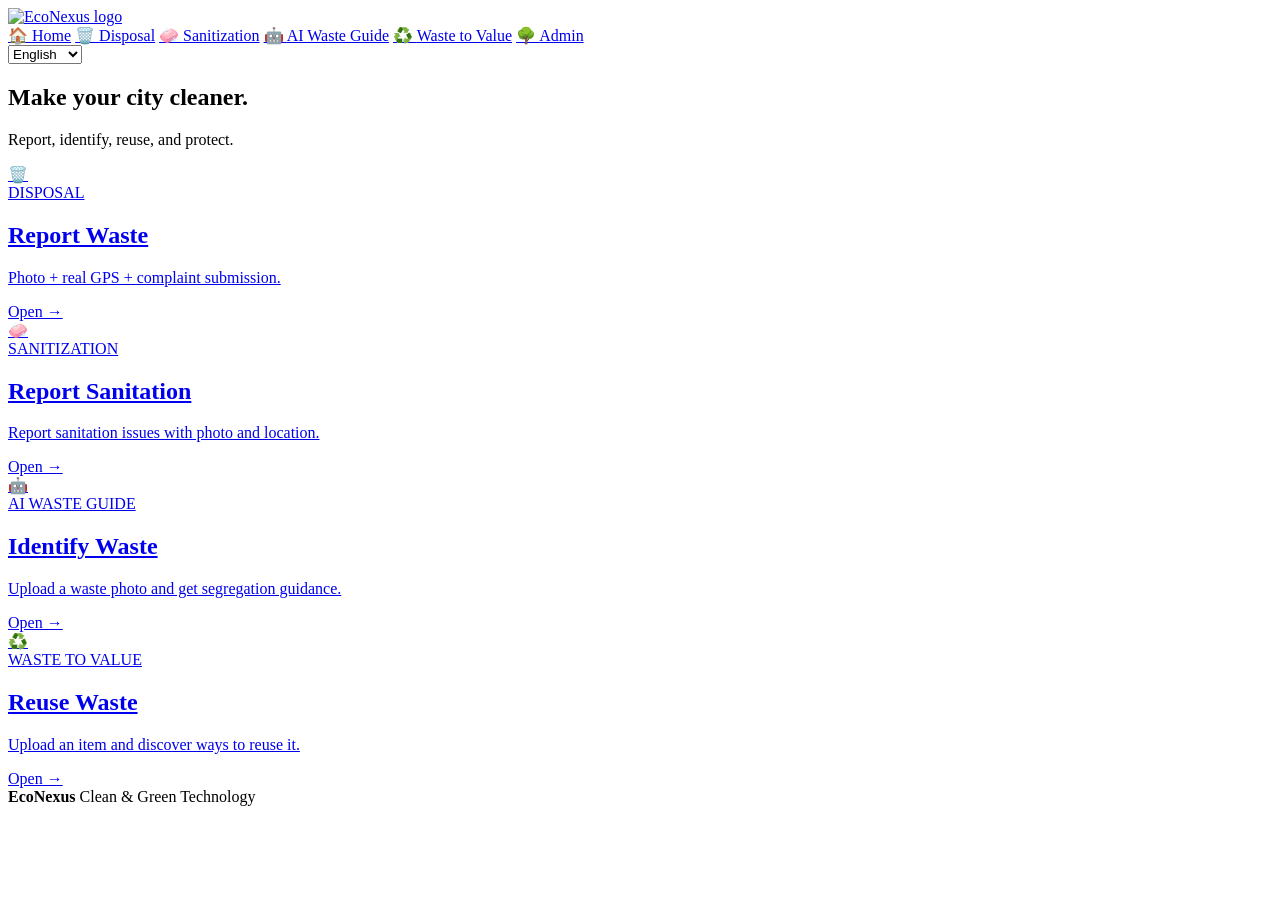
==== index.html @ dcd5c95f "Add files via upload" ====
<!doctype html><html lang="en"><head><meta charset="UTF-8"><meta name="viewport" content="width=device-width,initial-scale=1.0"><title>EcoNexus | Clean & Green Technology</title><link rel="stylesheet" href="assets/style.css"></head><body>
<header class="topbar"><a class="logo" href="index.html"><img src="assets/logo.png.jpeg" alt="EcoNexus logo" class="logo-image"></a><nav class="main-nav" aria-label="Primary navigation">
<a href="index.html">🏠 <span>Home</span></a>
<a href="disposal.html">🗑️ <span>Disposal</span></a>
<a href="sanitization.html">🧼 <span>Sanitization</span></a>
<a href="ai-guide.html">🤖 <span>AI Waste Guide</span></a>
<a href="t2t.html">♻️ <span>Waste to Value</span></a>
<a class="admin-link" href="admin.html">🌳 <span>Admin</span></a>
</nav><div class="header-tools"><select class="language-select" aria-label="Language"><option value="en">English</option><option value="te">తెలుగు</option><option value="hi">हिन्दी</option><option value="ta">மிழ்n</option><option value="ka">ಕನ್ನಡ</option><option value="ma">मराठी</option></select></div></header>
<main>
<section class="home-hero"><div class="container"><div class="green-badge"></div><h1 data-i18n="heroTitle">Make your city <span>cleaner.</span></h1><p class="tagline" data-i18n="tagline">Report, identify, reuse, and protect.</p></div></section>
<section class="dashboards"><div class="container"><div class="dashboard-grid">
<a class="dashboard-card disposal-dash" href="disposal.html"><div class="dashboard-icon">🗑️</div><div><span class="dashboard-label" data-i18n="disposalLabel">DISPOSAL</span><h2 data-i18n="disposalTitle">Report Waste</h2><p data-i18n="disposalText">Photo + real GPS + complaint submission.</p><span class="dashboard-action" data-i18n="openDashboard">Open →</span></div></a>
<a class="dashboard-card sanitation-dash" href="sanitization.html"><div class="dashboard-icon">🧼</div><div><span class="dashboard-label" data-i18n="sanitationLabel">SANITIZATION</span><h2 data-i18n="sanitationTitle">Report Sanitation</h2><p data-i18n="sanitationText">Report sanitation issues with photo and location.</p><span class="dashboard-action" data-i18n="openDashboard">Open →</span></div></a>
<a class="dashboard-card ai-dash" href="ai-guide.html"><div class="dashboard-icon">🤖</div><div><span class="dashboard-label" data-i18n="aiLabel">AI WASTE GUIDE</span><h2 data-i18n="aiTitle">Identify Waste</h2><p data-i18n="aiText">Upload a waste photo and get segregation guidance.</p><span class="dashboard-action" data-i18n="openDashboard">Open →</span></div></a>
<a class="dashboard-card t2t-dash" href="t2t.html"><div class="dashboard-icon">♻️</div><div><span class="dashboard-label" data-i18n="t2tLabel">WASTE TO VALUE</span><h2 data-i18n="t2tTitle">Reuse Waste</h2><p data-i18n="t2tText">Upload an item and discover ways to reuse it.</p><span class="dashboard-action" data-i18n="openDashboard">Open →</span></div></a>
</div></div></section></main>
<footer><b>EcoNexus</b><span data-i18n="footer"> Clean & Green Technology</span></footer><div id="toast" class="toast"></div><script src="assets/app.js"></script></body></html>
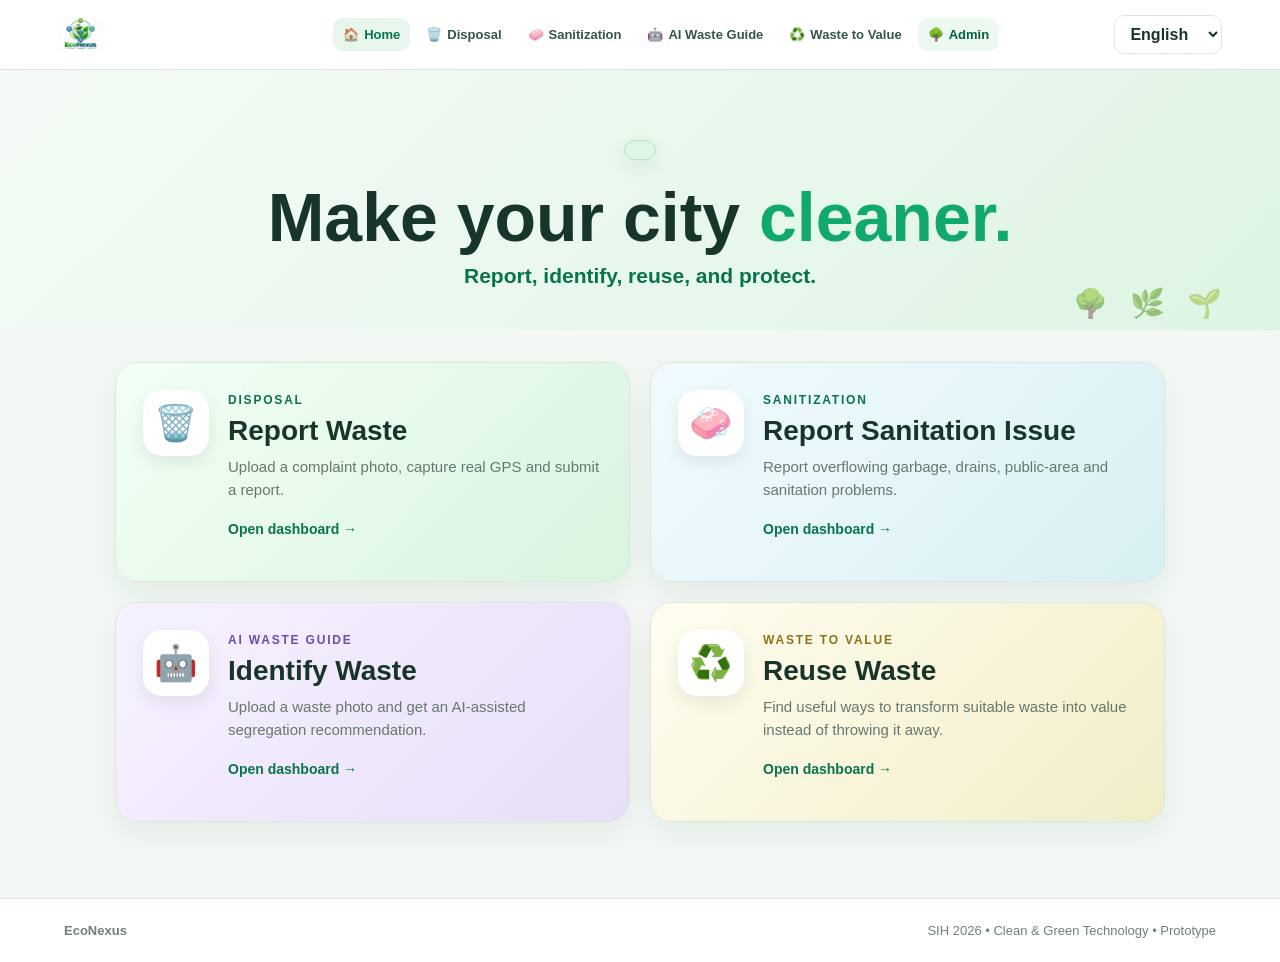
==== commit 31136feb: "Update index.html" ====
--- a/index.html
+++ b/index.html
@@ -1,5 +1,5 @@
-<!doctype html><html lang="en"><head><meta charset="UTF-8"><meta name="viewport" content="width=device-width,initial-scale=1.0"><title>EcoNexus | Clean & Green Technology</title><link rel="stylesheet" href="assets/style.css"></head><body>
-<header class="topbar"><a class="logo" href="index.html"><img src="assets/logo.png.jpeg" alt="EcoNexus logo" class="logo-image"></a><nav class="main-nav" aria-label="Primary navigation">
+<!doctype html><html lang="en"><head><meta charset="UTF-8"><meta name="viewport" content="width=device-width,initial-scale=1.0"><title>EcoNexus | Clean & Green Technology</title><link rel="stylesheet" href="style.css"></head><body>
+<header class="topbar"><a class="logo" href="index.html"><img src="logo.png.jpeg" alt="EcoNexus logo" class="logo-image"></a><nav class="main-nav" aria-label="Primary navigation">
 <a href="index.html">🏠 <span>Home</span></a>
 <a href="disposal.html">🗑️ <span>Disposal</span></a>
 <a href="sanitization.html">🧼 <span>Sanitization</span></a>
@@ -15,4 +15,4 @@
 <a class="dashboard-card ai-dash" href="ai-guide.html"><div class="dashboard-icon">🤖</div><div><span class="dashboard-label" data-i18n="aiLabel">AI WASTE GUIDE</span><h2 data-i18n="aiTitle">Identify Waste</h2><p data-i18n="aiText">Upload a waste photo and get segregation guidance.</p><span class="dashboard-action" data-i18n="openDashboard">Open →</span></div></a>
 <a class="dashboard-card t2t-dash" href="t2t.html"><div class="dashboard-icon">♻️</div><div><span class="dashboard-label" data-i18n="t2tLabel">WASTE TO VALUE</span><h2 data-i18n="t2tTitle">Reuse Waste</h2><p data-i18n="t2tText">Upload an item and discover ways to reuse it.</p><span class="dashboard-action" data-i18n="openDashboard">Open →</span></div></a>
 </div></div></section></main>
-<footer><b>EcoNexus</b><span data-i18n="footer"> Clean & Green Technology</span></footer><div id="toast" class="toast"></div><script src="assets/app.js"></script></body></html>
+<footer><b>EcoNexus</b><span data-i18n="footer"> Clean & Green Technology</span></footer><div id="toast" class="toast"></div><script src="app.js"></script></body></html>
--- a/style.css
+++ b/style.css
@@ -0,0 +1,21 @@
+:root{--green:#08734d;--green2:#10a86d;--lime:#baf36a;--dark:#09281f;--bg:#f3f8f4;--card:#fff;--text:#18352a;--muted:#66786f;--line:#dce8df;--blue:#277da8;--purple:#6c4bb2;--gold:#8a7418}
+*{box-sizing:border-box}html{scroll-behavior:smooth}body{margin:0;font-family:Inter,Arial,sans-serif;background:var(--bg);color:var(--text)}a{text-decoration:none;color:inherit}button,input,select,textarea{font:inherit}.container{width:min(1120px,92%);margin:auto}
+.logo-image{width: 45px;height: 45px;object-fit: contain;display: block;}
+.topbar{position:sticky;top:0;z-index:50;background:rgba(255,255,255,.96);backdrop-filter:blur(10px);border-bottom:1px solid var(--line);display:flex;align-items:center;padding:12px 4.5%;min-height:68px}.logo{display:flex;align-items:center;gap:9px;font-size:24px;font-weight:850;color:var(--green);margin-right:auto}.logo-mark{display:grid;place-items:center;width:36px;height:36px;border-radius:11px;background:var(--green);color:#fff;font-weight:900}.header-tools{display:flex;align-items:center;gap:10px}.language-select{border:1px solid var(--line);background:#fff;color:var(--text);border-radius:10px;padding:9px 11px;font-weight:700;cursor:pointer}.back-btn{display:inline-flex;align-items:center;gap:6px;border:1px solid #cdded3;background:#fff;color:var(--green);border-radius:10px;padding:9px 13px;font-weight:800}
+.hero{padding:70px 0}.home-hero{text-align:center;padding:70px 0 42px;background:linear-gradient(135deg,#f5fbf6,#ddf4e4)}.home-hero .container{max-width:900px}.green-badge{display:inline-flex;align-items:center;padding:9px 15px;border-radius:999px;background:#dff5e7;border:1px solid #b9e3c7;color:var(--green);font-size:13px;font-weight:900;letter-spacing:1px;margin-bottom:18px}.home-hero h1{margin:0 0 12px;font-size:clamp(42px,6vw,68px);line-height:1.03}.home-hero h1 span,.page-head h1 span{color:var(--green2)}.tagline{font-size:21px;font-weight:800;color:var(--green);margin:0}.hero .lead,.home-hero .lead{font-size:17px;max-width:700px;margin:18px auto 0;line-height:1.65;color:var(--muted)}
+.dashboards{padding:32px 0 76px}.dashboard-grid{display:grid;grid-template-columns:1fr 1fr;gap:20px;max-width:1050px;margin:auto}.dashboard-card{min-height:220px;padding:27px;border-radius:22px;border:1px solid var(--line);display:flex;gap:19px;align-items:flex-start;box-shadow:0 12px 30px rgba(23,77,50,.07);transition:.2s;position:relative;overflow:hidden}.dashboard-card:hover{transform:translateY(-5px);box-shadow:0 18px 38px rgba(23,77,50,.13)}.dashboard-icon{width:66px;height:66px;border-radius:19px;display:grid;place-items:center;font-size:35px;flex:none;background:#fff;box-shadow:0 7px 18px rgba(0,0,0,.08)}.dashboard-label{font-size:12px;letter-spacing:1.8px;font-weight:900;color:var(--green)}.dashboard-card h2{font-size:28px;margin:7px 0 8px}.dashboard-card p{font-size:15px;line-height:1.55;margin:0 0 18px;color:var(--muted)}.dashboard-action{font-size:14px;font-weight:900;color:var(--green)}.disposal-dash{background:linear-gradient(135deg,#f2fff5,#d9f4df)}.sanitation-dash{background:linear-gradient(135deg,#f1fbff,#d8f0f3)}.ai-dash{background:linear-gradient(135deg,#f7f2ff,#e7def8)}.ai-dash .dashboard-label{color:var(--purple)}.t2t-dash{background:linear-gradient(135deg,#fffdf0,#f2edc8)}.t2t-dash .dashboard-label{color:var(--gold)}
+.page-head{padding:48px 0 22px}.page-head h1{font-size:clamp(38px,5vw,52px);margin:0 0 10px}.page-head .lead{margin:0;max-width:720px}.eyebrow{color:var(--green);font-size:12px;font-weight:900;letter-spacing:1.8px;margin-bottom:12px}.page-section{padding:22px 0 70px}
+.form-card{width:min(760px,100%);margin:auto;background:#fff;border:1px solid var(--line);border-radius:22px;padding:30px;box-shadow:0 14px 38px rgba(23,77,50,.08)}.form label{display:block;font-size:14px;font-weight:800;margin:0 0 17px}.form input,.form select,.form textarea{width:100%;padding:12px 13px;border:1px solid #d3e1d8;border-radius:10px;margin-top:7px;background:#fff;color:var(--text);outline:none}.form input:focus,.form select:focus,.form textarea:focus{border-color:#78b994;box-shadow:0 0 0 3px rgba(16,168,109,.08)}.form textarea{min-height:110px;resize:vertical}.upload{border:2px dashed #b9cdbf;border-radius:14px;text-align:center;padding:25px 18px;cursor:pointer;background:#f7fbf8;transition:.2s}.upload:hover{border-color:#78b994;background:#f1faf4}.upload input{display:none}.upload b{font-size:15px}.upload small{display:block;margin-top:5px;color:var(--muted);font-size:13px}.preview{max-width:100%;max-height:260px;margin-top:12px;border-radius:13px;display:none}.location-box{display:grid;grid-template-columns:1fr auto;gap:9px;align-items:center}.location-result{padding:12px;background:#eef8f1;border-radius:10px;font-size:13px;word-break:break-word;margin:-3px 0 17px}.map{height:150px;border-radius:15px;background:linear-gradient(145deg,#d9eddf,#cfe7d6);position:relative;overflow:hidden;border:1px solid #c4ddcb;margin-bottom:20px}.map:before{content:"";position:absolute;inset:0;background:repeating-linear-gradient(25deg,transparent 0 38px,#ffffff66 39px 41px),repeating-linear-gradient(115deg,transparent 0 55px,#ffffff55 56px 58px)}.pin{position:absolute;background:var(--green);color:#fff;border-radius:50%;width:38px;height:38px;display:grid;place-items:center;border:3px solid #fff;box-shadow:0 4px 12px #0002}
+.btn{display:inline-flex;align-items:center;justify-content:center;gap:8px;border:0;border-radius:11px;padding:12px 17px;font-weight:850;cursor:pointer}.primary{background:var(--green);color:#fff}.primary:hover{background:#075d3f}.secondary{background:#fff;color:var(--green);border:1px solid #cdded3}.lime{background:var(--lime);color:#183b27}.btn.full{width:100%}
+.dark{background:linear-gradient(135deg,#09281f,#0d3a2d);color:#fff;min-height:calc(100vh - 68px);padding-bottom:70px}.dark .page-head p{color:#b7cbc2}.ai-layout{display:grid;grid-template-columns:1fr 1fr;gap:20px}.ai-card{background:#fff;color:var(--text);border-radius:22px;padding:28px;border:1px solid #dce8df}.ai-upload{border:2px dashed #6b8f81;border-radius:15px;padding:26px;text-align:center;background:#113b2f}.ai-upload input{width:100%;margin:16px 0}.result{min-height:350px;background:#10392d;border:1px solid #416958;border-radius:22px;padding:28px;color:#fff}.result p{color:#b7cbc2}.bar{height:9px;background:#2b5647;border-radius:9px;overflow:hidden}.bar i{display:block;height:100%;background:var(--lime)}.dark .back-btn{color:var(--green)}
+.reuse-card{width:min(760px,100%);margin:auto;background:#fff;border:1px solid var(--line);border-radius:22px;padding:30px;box-shadow:0 14px 38px rgba(23,77,50,.08)}.reuse-result{margin-top:22px;padding:22px;border-radius:16px;background:#f2faf4;border:1px solid #d8eadc}.reuse-result h2{margin:0 0 8px}.reuse-options{display:grid;grid-template-columns:repeat(3,1fr);gap:14px;margin-top:20px}.mini-card{padding:18px;border:1px solid var(--line);border-radius:16px;background:#fbfdfb}.mini-card h3{font-size:18px;margin:8px 0}.mini-card p{font-size:14px;margin:0 0 14px}.service-icon{font-size:30px}.badge{display:inline-block;padding:6px 9px;border-radius:20px;background:#e8f7ed;color:var(--green);font-size:11px;font-weight:850}
+footer{padding:24px 5%;background:#fff;border-top:1px solid var(--line);display:flex;justify-content:space-between;color:#718078;font-size:13px}.toast{position:fixed;right:20px;bottom:20px;background:#12382d;color:#fff;padding:13px 17px;border-radius:10px;z-index:100;opacity:0;transform:translateY(10px);transition:.2s;pointer-events:none}.toast.show{opacity:1;transform:none}.notice{padding:14px 16px;border-radius:12px;background:#eef8f1;border:1px solid #d3e9d9;font-size:14px}
+@media(max-width:760px){.dashboard-grid,.ai-layout{grid-template-columns:1fr}.reuse-options{grid-template-columns:1fr}.location-box{grid-template-columns:1fr}.page-head{padding-top:35px}.form-card,.reuse-card,.ai-card,.result{padding:22px}.home-hero{padding:52px 0 35px}}
+@media(max-width:520px){.header-tools{gap:6px}.logo{font-size:21px}.back-btn{padding:8px 10px}.language-select{padding:8px}.dashboard-card{padding:22px;min-height:auto}.dashboard-icon{width:58px;height:58px;font-size:31px}.dashboard-card h2{font-size:24px}.home-hero h1{font-size:42px}.tagline{font-size:18px}footer{display:block;text-align:center}footer span{display:block;margin-top:6px}}
+
+/* Final judge-ready navigation */
+.main-nav{display:flex;align-items:center;justify-content:center;gap:6px;margin:0 auto;white-space:nowrap}.main-nav a{display:inline-flex;align-items:center;gap:5px;padding:9px 10px;border-radius:10px;color:#34554a;font-size:13px;font-weight:850;transition:.18s}.main-nav a:hover,.main-nav a.active{background:#e7f5eb;color:var(--green)}.main-nav .admin-link{background:#edf8ef;color:#075d3f}.main-nav .admin-link:hover{background:#dff1e4}.topbar .header-tools{flex:none}.home-hero{position:relative;overflow:hidden}.home-hero:after{content:'🌳  🌿  🌱';position:absolute;right:4%;bottom:10px;font-size:28px;opacity:.55;letter-spacing:7px}.green-badge{box-shadow:0 6px 18px rgba(8,115,77,.10)}
+.admin-page{background:#edf5ef;min-height:calc(100vh - 68px)}.admin-hero{background:linear-gradient(135deg,#062d21,#0b513a 58%,#0f6548);padding:54px 0 48px;color:#fff}.admin-hero .eyebrow.light{color:#baf36a}.admin-hero h1{font-size:clamp(42px,6vw,64px);line-height:1.04;margin:0 0 12px}.admin-hero h1 span{color:#baf36a}.admin-lead{color:#d0e3da;font-size:18px;max-width:650px;margin:0}.admin-content{padding:28px 0 70px}.admin-kpis{margin-bottom:22px}.admin-kpis .kpi{background:#0b3a2c;border:1px solid #235a49;box-shadow:0 10px 25px rgba(6,45,33,.12)}.admin-kpis .kpi small{font-size:12px;color:#cfe3da;text-transform:uppercase;letter-spacing:.8px}.admin-kpis .kpi b{font-size:34px;color:#baf36a;margin-top:7px}.admin-kpis .kpi span{display:block;font-size:12px;color:#a9c3b8;margin-top:4px}.admin-panel{background:#fff;border:1px solid #d8e7dd;border-radius:20px;padding:24px;box-shadow:0 12px 32px rgba(23,77,50,.08);margin-bottom:20px}.panel-heading{display:flex;align-items:flex-end;justify-content:space-between;gap:20px;margin-bottom:18px}.panel-heading h2,.hotspot-panel h2{margin:4px 0 5px;font-size:28px}.panel-heading p{margin:0;font-size:14px}.admin-panel .data-table{font-size:14px}.admin-panel .data-table th{background:#f2f8f4;color:#38584c;font-size:12px;text-transform:uppercase;letter-spacing:.6px}.admin-panel .data-table td,.admin-panel .data-table th{padding:14px 12px}.adminStatus{border:1px solid #c9dbd0;background:#fff;border-radius:8px;padding:7px 9px;color:#23483b;font-weight:750}.hotspot{display:flex;align-items:center;justify-content:space-between;margin-top:18px}.hotspot div{display:flex;flex-direction:column;gap:3px}.hotspot span{font-size:12px;color:var(--muted)}.hotspot strong{color:var(--green);font-size:20px}.hotspot-panel .bar{margin-top:8px;background:#e5eee8}.hotspot-panel .bar i{background:var(--green2)}
+@media(max-width:1000px){.main-nav{gap:2px}.main-nav a{padding:8px 6px;font-size:12px}.topbar{padding-left:2.5%;padding-right:2.5%}.logo{margin-right:8px}}@media(max-width:820px){.main-nav{order:3;width:100%;overflow-x:auto;justify-content:flex-start;padding-top:5px}.topbar{flex-wrap:wrap}.topbar .header-tools{margin-left:auto}.main-nav a{font-size:12px}.admin-kpis{grid-template-columns:1fr 1fr}.panel-heading{display:block}.panel-heading .badge{display:inline-block;margin-top:12px}}@media(max-width:520px){.main-nav a{font-size:11px;padding:7px 6px}.admin-hero{padding:40px 0}.admin-panel{padding:17px}.admin-kpis{grid-template-columns:1fr 1fr}.home-hero:after{font-size:20px;right:1%}}
+
+.page-head .page-badge{margin-bottom:10px}.page-tagline{font-size:15px;font-weight:800;color:var(--green);margin:0 0 20px}.dark .page-tagline{color:#baf36a}.dark .page-head .page-badge{background:#143f31;border-color:#2d6854;color:#baf36a}
